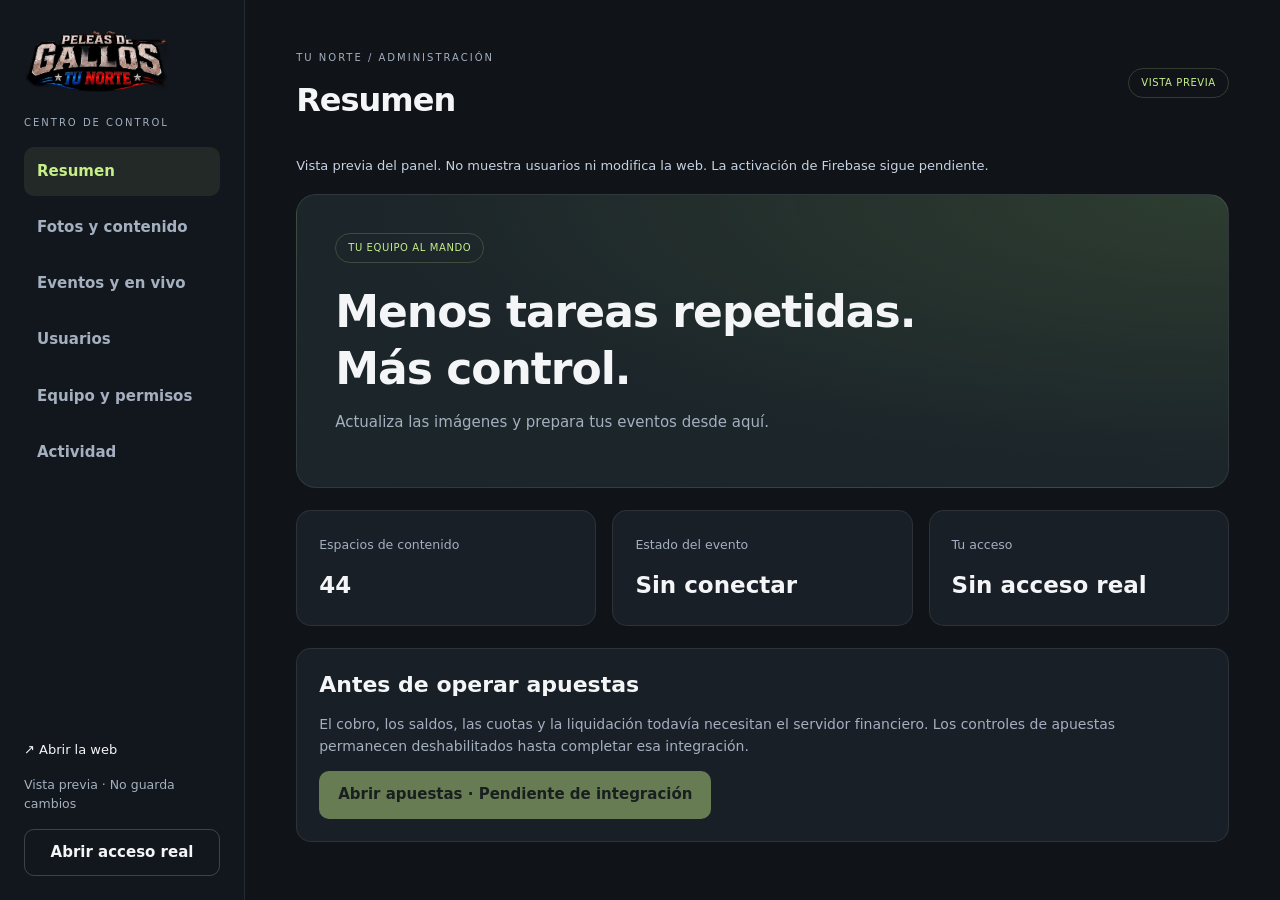
==== admin-vista-previa.html @ b5ebd2d8 "Add role-gated administration interface and content/event integrations" ====
<!doctype html>
<html lang="es"><head><meta charset="utf-8"><meta name="viewport" content="width=device-width,initial-scale=1"><meta name="theme-color" content="#101419"><title>Administración | Tu Norte</title><link rel="stylesheet" href="admin.css?v=1"></head><body>
<section id="access" class="access" hidden><a href="index.html"><img class="brand" src="assets/logo-tu-norte.webp" alt="Tu Norte"></a><p class="eyebrow">ADMINISTRACIÓN</p><h1>Tu operación,<br>en un solo lugar.</h1><p class="muted">Acceso exclusivo para el equipo autorizado.</p><form id="login-form"><label>Correo electrónico<input name="email" type="email" autocomplete="username" required></label><label>Contraseña<input name="password" type="password" autocomplete="current-password" required></label><button>Entrar al panel</button></form><button id="google" class="secondary">Continuar con Google</button><button id="reset" class="text-button">Recuperar contraseña</button><p id="access-status" role="status" aria-live="polite">Conectando…</p><button id="access-logout" class="secondary" hidden>Usar otra cuenta</button><a class="muted" href="index.html">Volver a la web</a></section>
<div id="workspace"><aside><img class="brand" src="assets/logo-tu-norte.webp" alt="Tu Norte"><p class="eyebrow">CENTRO DE CONTROL</p><nav aria-label="Administración"><button data-tab="overview">Resumen</button><button data-tab="media">Fotos y contenido</button><button data-tab="live">Eventos y en vivo</button><button data-tab="users">Usuarios</button><button data-tab="team">Equipo y permisos</button><button data-tab="history">Actividad</button></nav><div class="aside-bottom"><a href="index.html" target="_blank" rel="noopener">↗ Abrir la web</a><small id="identity"></small><button id="logout" class="secondary">Cerrar sesión</button></div></aside><main><header><div><p class="eyebrow">TU NORTE / ADMINISTRACIÓN</p><h1 id="page-title">Resumen</h1></div><span id="role" class="badge"></span></header><p id="notice" class="notice" role="status" aria-live="polite"></p>
<section data-panel="overview"><div class="welcome"><span class="badge">TU EQUIPO AL MANDO</span><h2>Menos tareas repetidas.<br>Más control.</h2><p>Actualiza las imágenes y prepara tus eventos desde aquí.</p></div><div class="stats"><article><small>Espacios de contenido</small><strong id="media-count">—</strong></article><article><small>Estado del evento</small><strong id="event-state">—</strong></article><article><small>Tu acceso</small><strong id="role-summary">—</strong></article></div><div class="card"><h2>Antes de operar apuestas</h2><p>El cobro, los saldos, las cuotas y la liquidación todavía necesitan el servidor financiero. Los controles de apuestas permanecen deshabilitados hasta completar esa integración.</p><button disabled>Abrir apuestas · Pendiente de integración</button></div></section>
<section data-panel="media" hidden><div class="section-heading"><div><h2>Fotos y contenido</h2><p>Elige una sección, reemplaza su imagen y publica el cambio.</p></div><label>Sección<select id="media-group"></select></label></div><div id="media-list" class="media-list"></div></section>
<section data-panel="live" hidden><form id="event-form" class="card event-form"><div><span class="badge">TRANSMISIÓN PRINCIPAL</span><h2>Prepara el próximo encuentro</h2><p>Esta configuración corresponde al mismo stream que comparten actualmente las ciudades.</p></div><label>Nombre del evento<input name="title" maxlength="120" required placeholder="Noche de encuentros Tu Norte"></label><div class="two"><label>Ciudad<input name="city" maxlength="80" placeholder="Santiago"></label><label>Gallera<input name="venue" maxlength="120" placeholder="Nombre de la gallera"></label></div><label>Fecha y hora local<input name="startsAt" type="datetime-local"></label><label>Identificador público de Cloudflare Stream<input name="liveInputUid" maxlength="128" pattern="[a-zA-Z0-9_-]{12,128}" placeholder="Identificador del video"></label><small>Solo el identificador público del reproductor. Nunca pegues claves de emisión ni contraseñas.</small><label>Estado<select name="state"><option value="scheduled">Preparando transmisión</option><option value="live">En vivo</option><option value="ended">Finalizado</option></select></label><button>Guardar evento</button><div class="notice">Marcar «En vivo» cambia el estado en la web; la emisión se inicia desde tu equipo de transmisión.</div></form><div class="card"><h2>Apuestas y billetera</h2><p>No hay operaciones de dinero disponibles en este panel todavía.</p><div class="two"><button disabled>Abrir apuestas</button><button disabled>Cerrar y liquidar</button></div></div></section>
<section data-panel="users" hidden><div class="section-heading"><div><h2>Usuarios registrados</h2><p>Los números de WhatsApp son para los avisos que cada usuario aceptó recibir.</p></div><button id="more-users" class="secondary">Cargar usuarios</button></div><div id="users-list" class="list"></div></section>
<section data-panel="team" hidden><div class="card"><h2>Un acceso para cada tarea</h2><p>Editor: imágenes y textos. Operador: eventos. Propietario: contenido, eventos, usuarios y equipo.</p><form id="team-form"><label>Correo de una cuenta registrada<input name="email" type="email" required></label><label>Permiso<select name="role"><option value="editor">Editor</option><option value="operator">Operador</option><option value="owner">Propietario</option></select></label><button>Autorizar cuenta</button></form><p>La persona debe haberse registrado y completado su perfil. Aquí no se comparten ni se generan contraseñas.</p></div><div id="team-list" class="list"></div></section>
<section data-panel="history" hidden><div class="section-heading"><div><h2>Actividad reciente</h2><p>Últimos 50 cambios guardados desde el panel.</p></div><button id="refresh-history" class="secondary">Actualizar</button></div><div id="history-list" class="list"></div></section>
</main></div><script src="admin-preview.js?v=1"></script></body></html>
---- admin.css ----
:root{color-scheme:dark;--bg:#101419;--panel:#191f27;--border:#ffffff16;--muted:#a4afbf;--accent:#c7ee89}*{box-sizing:border-box}body{margin:0;background:var(--bg);color:#f4f5f7;font:15px/1.55 system-ui,sans-serif}button,input,select{font:inherit}button,a,input,select{touch-action:manipulation}button{background:var(--accent);border:1px solid transparent;color:#182015;padding:11px 18px;border-radius:10px;cursor:pointer;font-weight:650}button:hover{filter:brightness(1.07)}button:disabled{opacity:.45;cursor:not-allowed}button:focus-visible,a:focus-visible{outline:3px solid #c7ee89;outline-offset:3px}a{color:inherit;text-decoration:none}h1,h2,p{margin:0 0 14px}h1{font-size:clamp(28px,4vw,42px);line-height:1.15;letter-spacing:-1px}h2{font-size:22px;line-height:1.3}small,.muted{color:var(--muted)}label{display:grid;gap:7px;font-size:13px;font-weight:600}input,select{width:100%;min-width:0;background:#101419;border:1px solid #ffffff25;color:white;padding:11px 12px;border-radius:9px}form{display:grid;gap:17px}input:focus,select:focus{outline:2px solid var(--accent);outline-offset:1px}.brand{width:145px;height:75px;object-fit:contain}.eyebrow{color:var(--muted);font-size:10px;letter-spacing:2px;margin:16px 0}.access{width:min(100% - 36px,410px);margin:6vh auto;display:grid;gap:16px}.access .brand{margin-bottom:10px}.access h1{font-size:42px}.secondary{background:transparent;border-color:#ffffff30;color:#f4f5f7}.text-button{background:transparent;color:#bbc4d0;font-size:13px;padding:4px}.access [role=status]{font-size:13px;color:#ffafaf;white-space:pre-wrap}[hidden]{display:none!important}#workspace{display:grid;grid-template-columns:245px minmax(0,1fr);min-height:100vh}aside{position:sticky;top:0;height:100vh;border-right:1px solid var(--border);padding:24px;display:flex;flex-direction:column;background:#12171d}nav{display:grid;gap:7px}nav button{background:transparent;color:var(--muted);text-align:left;padding:12px}nav button[aria-current=page]{background:#c7ee8915;color:var(--accent)}.aside-bottom{margin-top:auto;display:grid;gap:15px}.aside-bottom a{font-size:13px}.aside-bottom small{overflow-wrap:anywhere}main{padding:34px clamp(18px,4vw,60px);max-width:1480px;width:100%}header,.section-heading{display:flex;align-items:center;justify-content:space-between;gap:20px;margin-bottom:24px}header h1{font-size:32px}.badge{display:inline-block;border:1px solid #c7ee8930;color:var(--accent);border-radius:30px;padding:6px 12px;font-size:10px;letter-spacing:.6px}.notice{font-size:13px;white-space:pre-wrap;color:#c7d2e2;margin-bottom:18px}.notice:empty{display:none}.welcome{padding:38px;border-radius:20px;background:radial-gradient(ellipse at 100% 0%,#62854240,transparent 65%),#1c252a;border:1px solid var(--border)}.welcome h2{font-size:clamp(27px,4vw,44px);letter-spacing:-1px;margin-top:20px}.welcome p{color:var(--muted)}.stats{display:grid;grid-template-columns:repeat(3,minmax(0,1fr));gap:16px;margin:22px 0}.stats article,.card,.row{border:1px solid var(--border);background:var(--panel);border-radius:15px;padding:22px}.stats strong{display:block;margin-top:12px;font-size:23px}.card{margin-bottom:20px}.card p,.section-heading p{color:var(--muted);font-size:14px}.media-list{display:grid;grid-template-columns:repeat(3,minmax(0,1fr));gap:18px}.media-item{min-width:0;border:1px solid var(--border);border-radius:15px;overflow:hidden;background:var(--panel)}.media-item img,.media-item video{display:block;width:100%;height:185px;object-fit:cover;background:#090c11}.media-body{padding:17px;display:grid;gap:13px}.media-body h3{font-size:15px;margin:0}.media-body label{font-size:12px}.media-body button{font-size:12px;padding:9px}.media-body input[type=file]{font-size:11px;padding:8px}.actions{display:flex;gap:8px;flex-wrap:wrap}.two{display:grid;grid-template-columns:repeat(2,minmax(0,1fr));gap:17px}.event-form{max-width:780px}.event-form small{margin-top:-12px}.list{display:grid;gap:12px}.row{display:flex;justify-content:space-between;align-items:center;gap:18px;overflow-wrap:anywhere}.row strong,.row small{display:block}.row p{margin:4px 0;font-size:13px}.row button{font-size:12px}.section-heading label{width:210px;flex-shrink:0}@media(max-width:1100px){.media-list{grid-template-columns:repeat(2,minmax(0,1fr))}#workspace{grid-template-columns:210px minmax(0,1fr)}aside{padding:20px 14px}}@media(max-width:700px){#workspace{display:block}aside{height:auto;position:static;padding:14px;border-right:0;border-bottom:1px solid var(--border)}aside .brand{width:110px;height:50px}aside .eyebrow{display:none}nav{display:flex;overflow:auto;gap:6px;padding:10px 0}nav button{white-space:nowrap;font-size:12px;padding:9px}.aside-bottom{display:flex;align-items:center;justify-content:space-between;gap:10px}.aside-bottom small{display:none}.aside-bottom button{font-size:12px;padding:8px}main{padding:22px 14px}.stats{gap:8px}.stats article{padding:12px}.stats small{font-size:10px}.stats strong{font-size:15px}.welcome{padding:24px}.section-heading{align-items:flex-start;flex-direction:column}.media-list{gap:10px}.media-body{padding:12px}.media-item img,.media-item video{height:145px}.two{grid-template-columns:1fr}.row{align-items:flex-start;flex-wrap:wrap}}@media(max-width:380px){.media-list{grid-template-columns:1fr}}
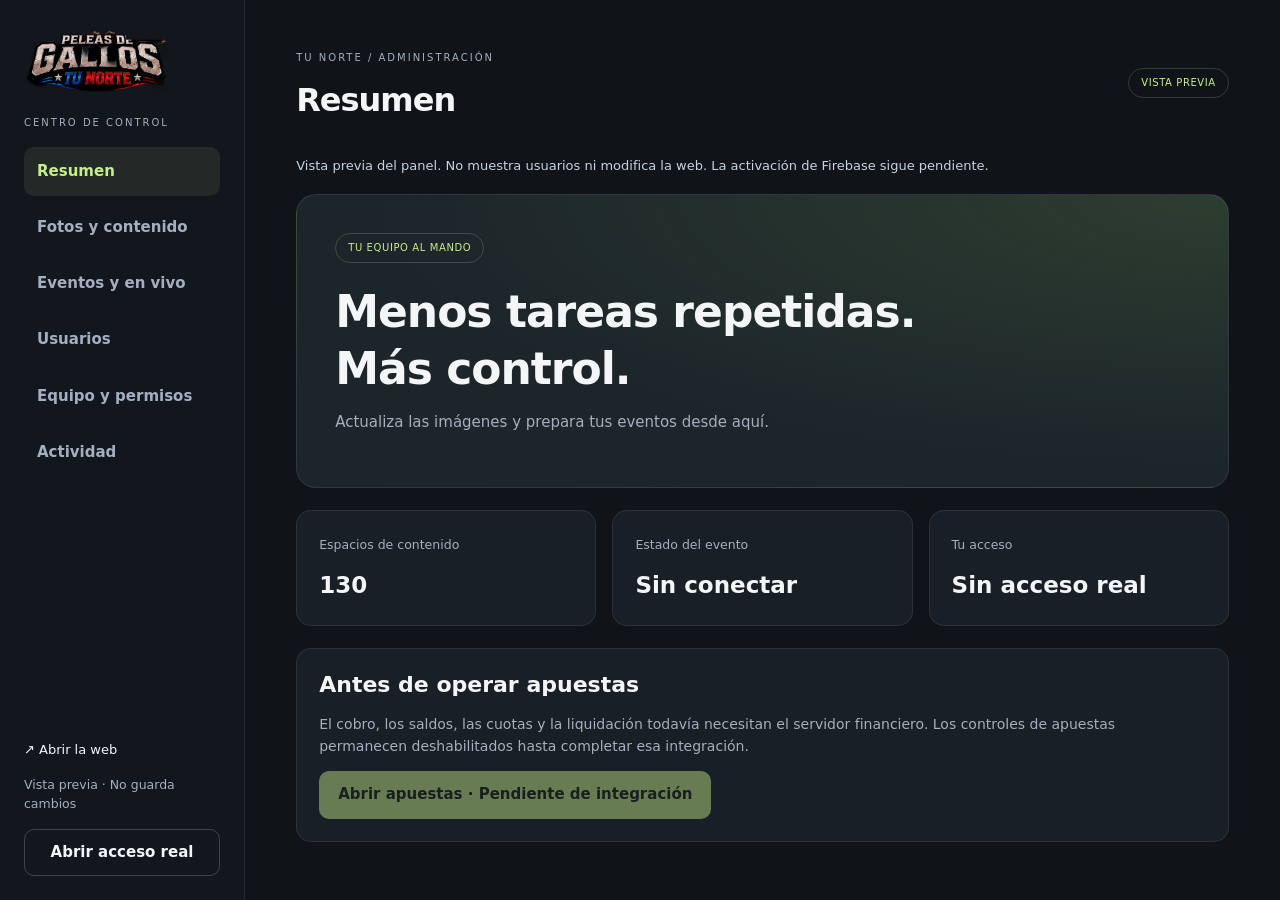
==== commit 902740a5: "Replace city picker with provinces and two venues per province" ====
--- a/admin-vista-previa.html
+++ b/admin-vista-previa.html
@@ -4,8 +4,8 @@
 <div id="workspace"><aside><img class="brand" src="assets/logo-tu-norte.webp" alt="Tu Norte"><p class="eyebrow">CENTRO DE CONTROL</p><nav aria-label="Administración"><button data-tab="overview">Resumen</button><button data-tab="media">Fotos y contenido</button><button data-tab="live">Eventos y en vivo</button><button data-tab="users">Usuarios</button><button data-tab="team">Equipo y permisos</button><button data-tab="history">Actividad</button></nav><div class="aside-bottom"><a href="index.html" target="_blank" rel="noopener">↗ Abrir la web</a><small id="identity"></small><button id="logout" class="secondary">Cerrar sesión</button></div></aside><main><header><div><p class="eyebrow">TU NORTE / ADMINISTRACIÓN</p><h1 id="page-title">Resumen</h1></div><span id="role" class="badge"></span></header><p id="notice" class="notice" role="status" aria-live="polite"></p>
 <section data-panel="overview"><div class="welcome"><span class="badge">TU EQUIPO AL MANDO</span><h2>Menos tareas repetidas.<br>Más control.</h2><p>Actualiza las imágenes y prepara tus eventos desde aquí.</p></div><div class="stats"><article><small>Espacios de contenido</small><strong id="media-count">—</strong></article><article><small>Estado del evento</small><strong id="event-state">—</strong></article><article><small>Tu acceso</small><strong id="role-summary">—</strong></article></div><div class="card"><h2>Antes de operar apuestas</h2><p>El cobro, los saldos, las cuotas y la liquidación todavía necesitan el servidor financiero. Los controles de apuestas permanecen deshabilitados hasta completar esa integración.</p><button disabled>Abrir apuestas · Pendiente de integración</button></div></section>
 <section data-panel="media" hidden><div class="section-heading"><div><h2>Fotos y contenido</h2><p>Elige una sección, reemplaza su imagen y publica el cambio.</p></div><label>Sección<select id="media-group"></select></label></div><div id="media-list" class="media-list"></div></section>
-<section data-panel="live" hidden><form id="event-form" class="card event-form"><div><span class="badge">TRANSMISIÓN PRINCIPAL</span><h2>Prepara el próximo encuentro</h2><p>Esta configuración corresponde al mismo stream que comparten actualmente las ciudades.</p></div><label>Nombre del evento<input name="title" maxlength="120" required placeholder="Noche de encuentros Tu Norte"></label><div class="two"><label>Ciudad<input name="city" maxlength="80" placeholder="Santiago"></label><label>Gallera<input name="venue" maxlength="120" placeholder="Nombre de la gallera"></label></div><label>Fecha y hora local<input name="startsAt" type="datetime-local"></label><label>Identificador público de Cloudflare Stream<input name="liveInputUid" maxlength="128" pattern="[a-zA-Z0-9_-]{12,128}" placeholder="Identificador del video"></label><small>Solo el identificador público del reproductor. Nunca pegues claves de emisión ni contraseñas.</small><label>Estado<select name="state"><option value="scheduled">Preparando transmisión</option><option value="live">En vivo</option><option value="ended">Finalizado</option></select></label><button>Guardar evento</button><div class="notice">Marcar «En vivo» cambia el estado en la web; la emisión se inicia desde tu equipo de transmisión.</div></form><div class="card"><h2>Apuestas y billetera</h2><p>No hay operaciones de dinero disponibles en este panel todavía.</p><div class="two"><button disabled>Abrir apuestas</button><button disabled>Cerrar y liquidar</button></div></div></section>
+<section data-panel="live" hidden><form id="event-form" class="card event-form"><div><span class="badge">TRANSMISIÓN PRINCIPAL</span><h2>Prepara el próximo encuentro</h2><p>Esta configuración corresponde al mismo stream que comparten actualmente las provincias.</p></div><label>Nombre del evento<input name="title" maxlength="120" required placeholder="Noche de encuentros Tu Norte"></label><div class="two"><label>Provincia<input name="city" maxlength="80" placeholder="Santiago"></label><label>Gallera<input name="venue" maxlength="120" placeholder="Nombre de la gallera"></label></div><label>Fecha y hora local<input name="startsAt" type="datetime-local"></label><label>Identificador público de Cloudflare Stream<input name="liveInputUid" maxlength="128" pattern="[a-zA-Z0-9_-]{12,128}" placeholder="Identificador del video"></label><small>Solo el identificador público del reproductor. Nunca pegues claves de emisión ni contraseñas.</small><label>Estado<select name="state"><option value="scheduled">Preparando transmisión</option><option value="live">En vivo</option><option value="ended">Finalizado</option></select></label><button>Guardar evento</button><div class="notice">Marcar «En vivo» cambia el estado en la web; la emisión se inicia desde tu equipo de transmisión.</div></form><div class="card"><h2>Apuestas y billetera</h2><p>No hay operaciones de dinero disponibles en este panel todavía.</p><div class="two"><button disabled>Abrir apuestas</button><button disabled>Cerrar y liquidar</button></div></div></section>
 <section data-panel="users" hidden><div class="section-heading"><div><h2>Usuarios registrados</h2><p>Los números de WhatsApp son para los avisos que cada usuario aceptó recibir.</p></div><button id="more-users" class="secondary">Cargar usuarios</button></div><div id="users-list" class="list"></div></section>
 <section data-panel="team" hidden><div class="card"><h2>Un acceso para cada tarea</h2><p>Editor: imágenes y textos. Operador: eventos. Propietario: contenido, eventos, usuarios y equipo.</p><form id="team-form"><label>Correo de una cuenta registrada<input name="email" type="email" required></label><label>Permiso<select name="role"><option value="editor">Editor</option><option value="operator">Operador</option><option value="owner">Propietario</option></select></label><button>Autorizar cuenta</button></form><p>La persona debe haberse registrado y completado su perfil. Aquí no se comparten ni se generan contraseñas.</p></div><div id="team-list" class="list"></div></section>
 <section data-panel="history" hidden><div class="section-heading"><div><h2>Actividad reciente</h2><p>Últimos 50 cambios guardados desde el panel.</p></div><button id="refresh-history" class="secondary">Actualizar</button></div><div id="history-list" class="list"></div></section>
-</main></div><script src="admin-preview.js?v=1"></script></body></html>
+</main></div><script src="admin-preview.js?v=2"></script></body></html>
